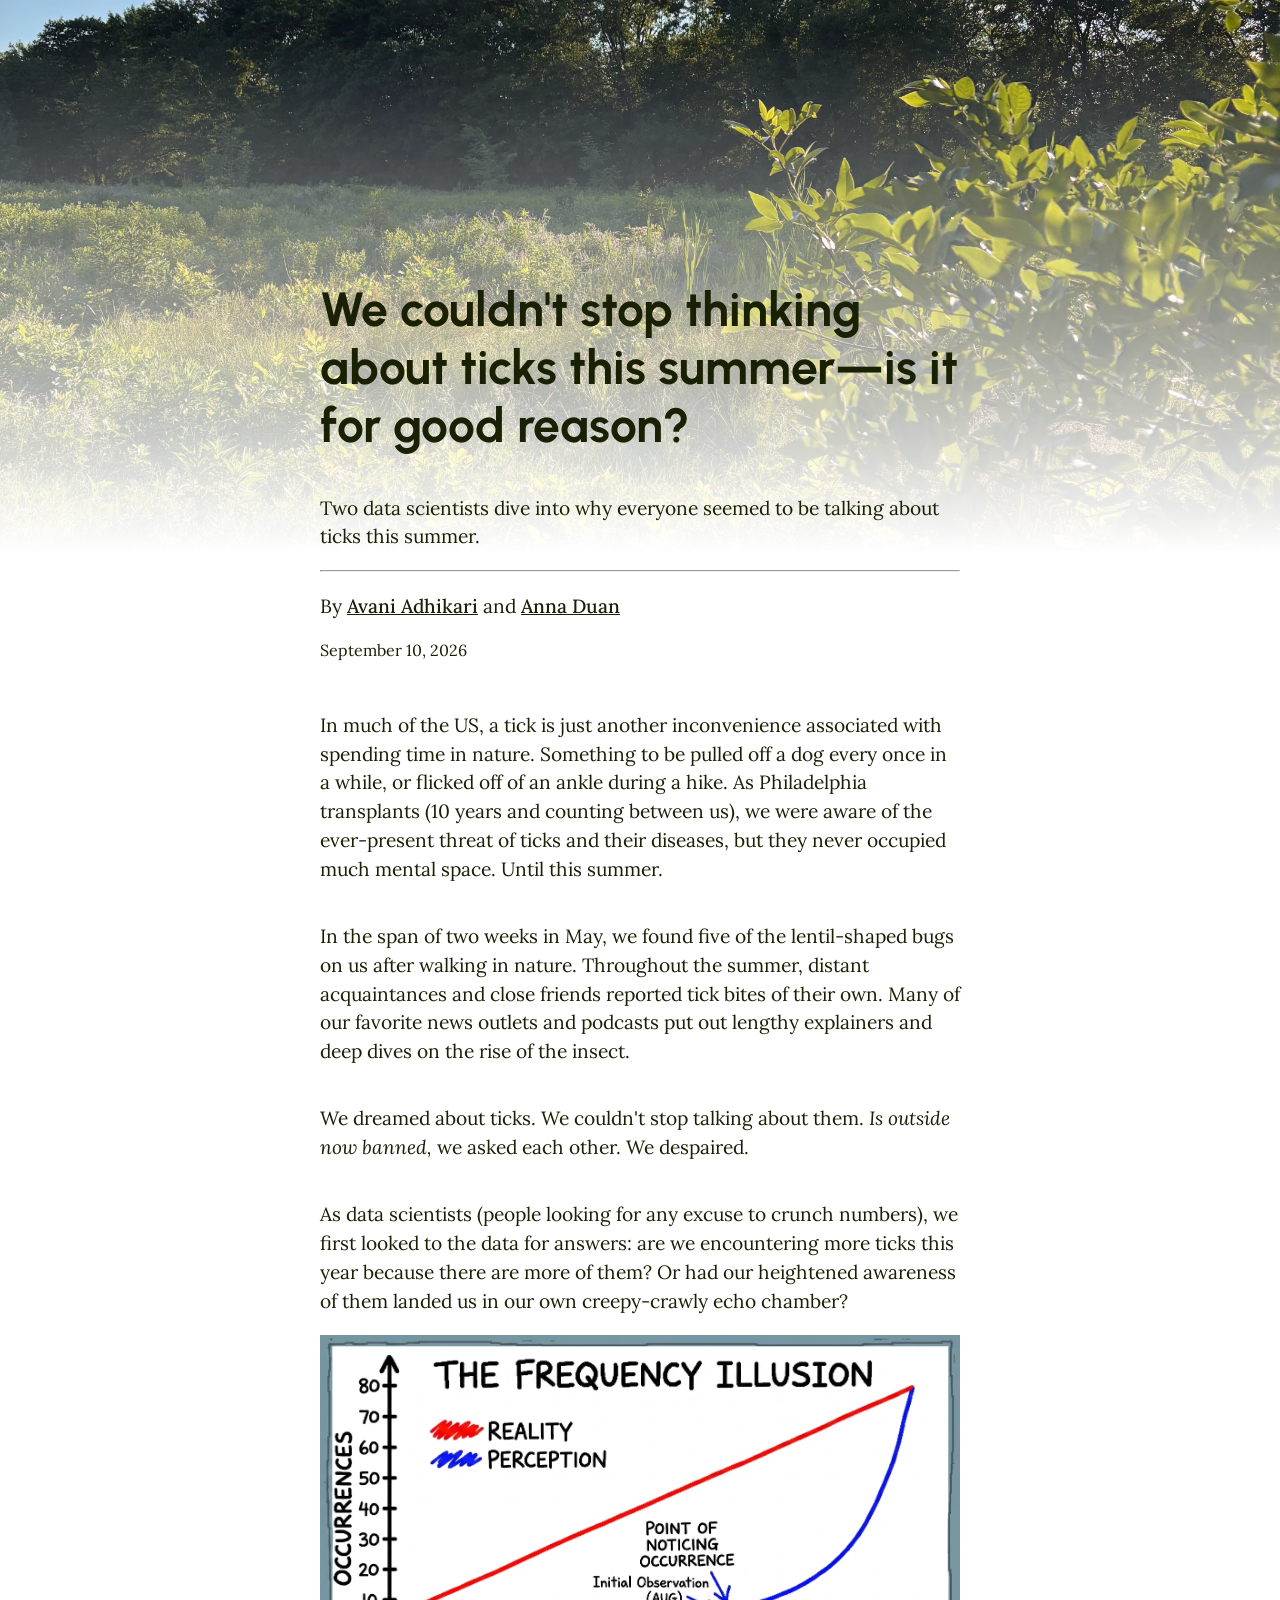
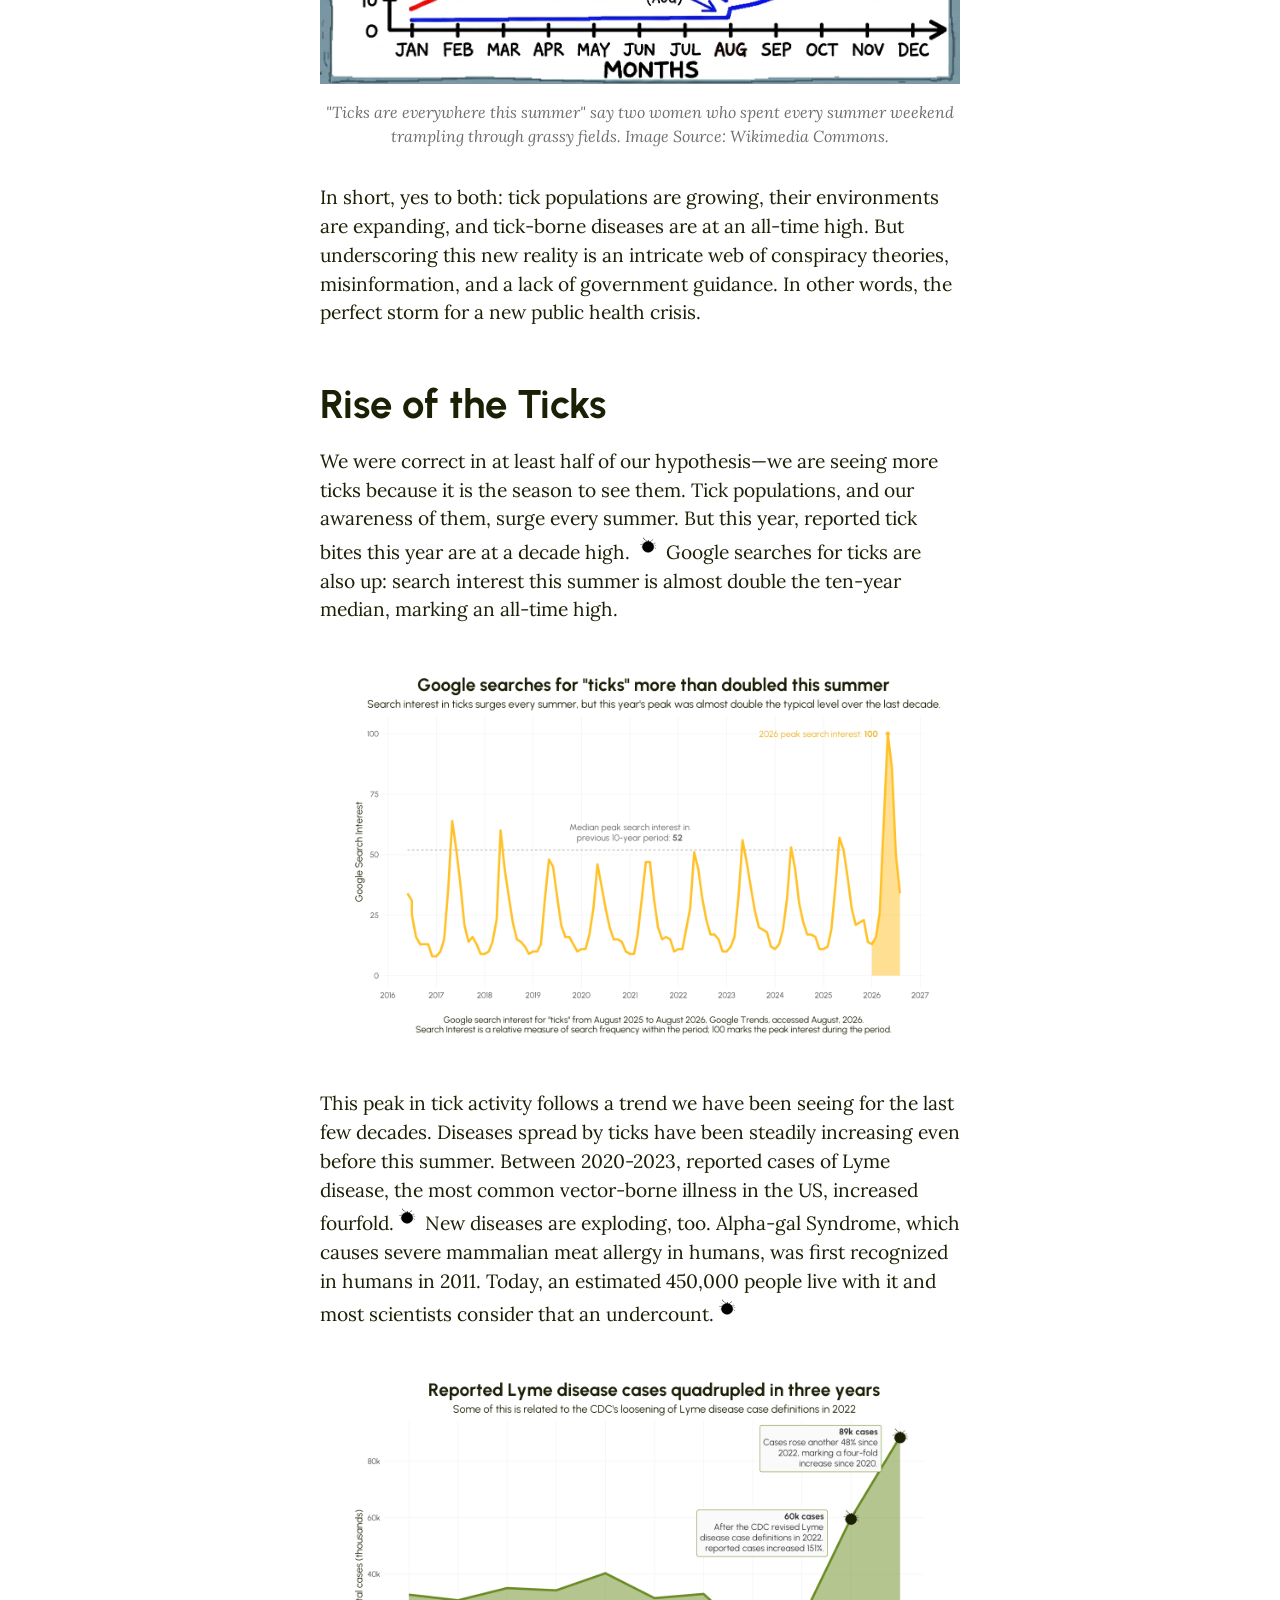
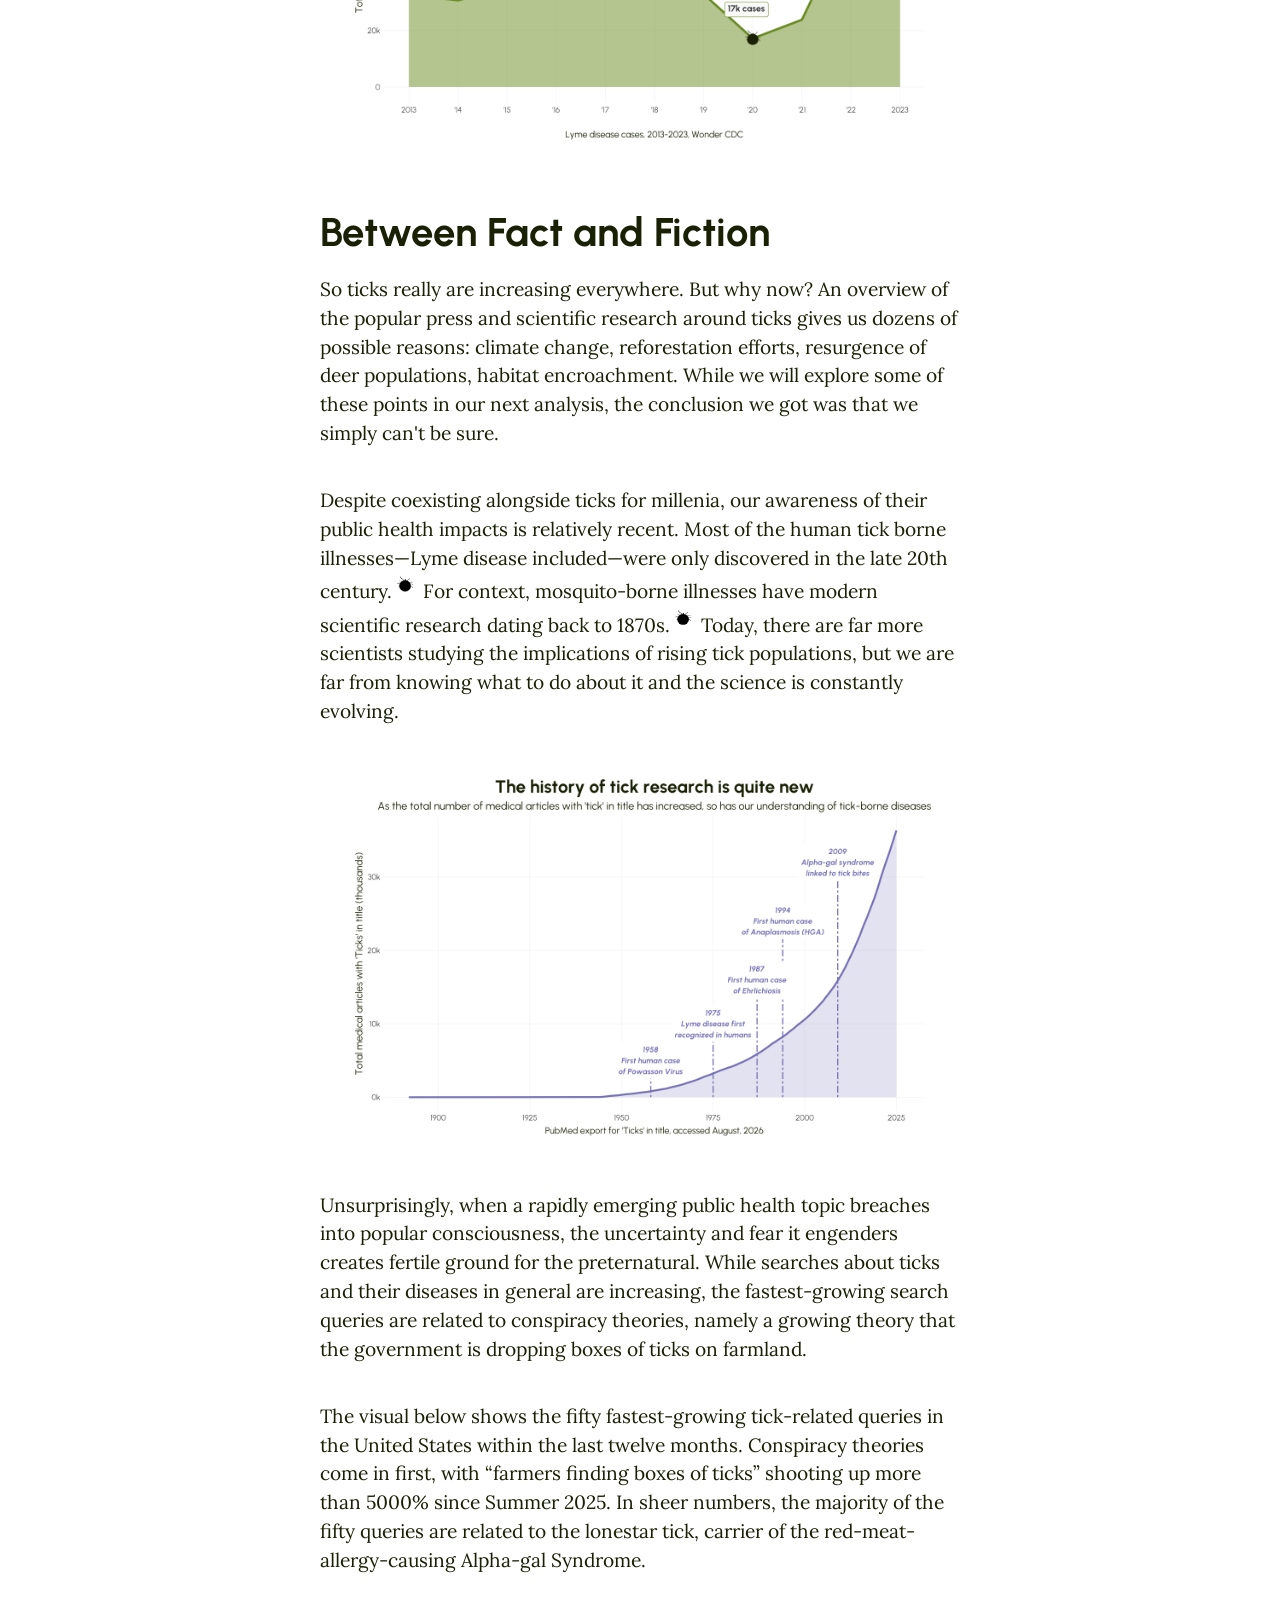
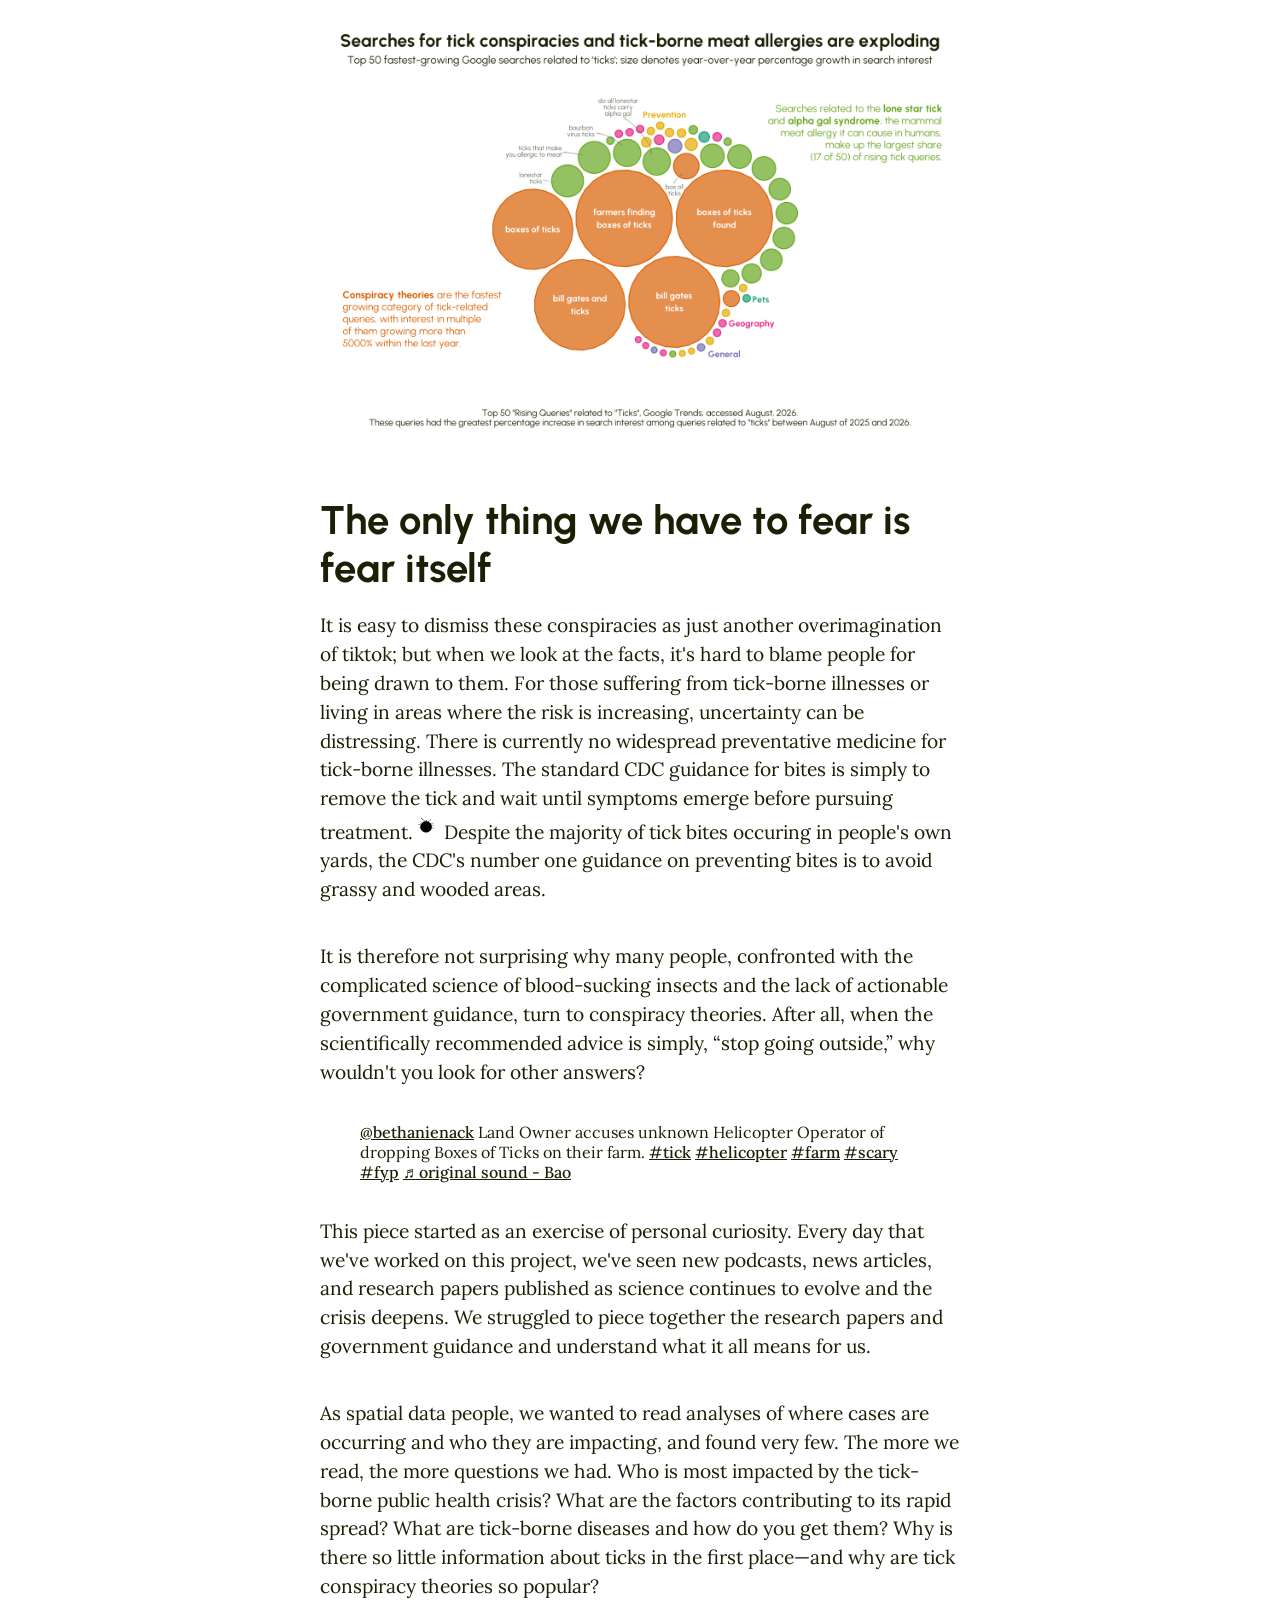
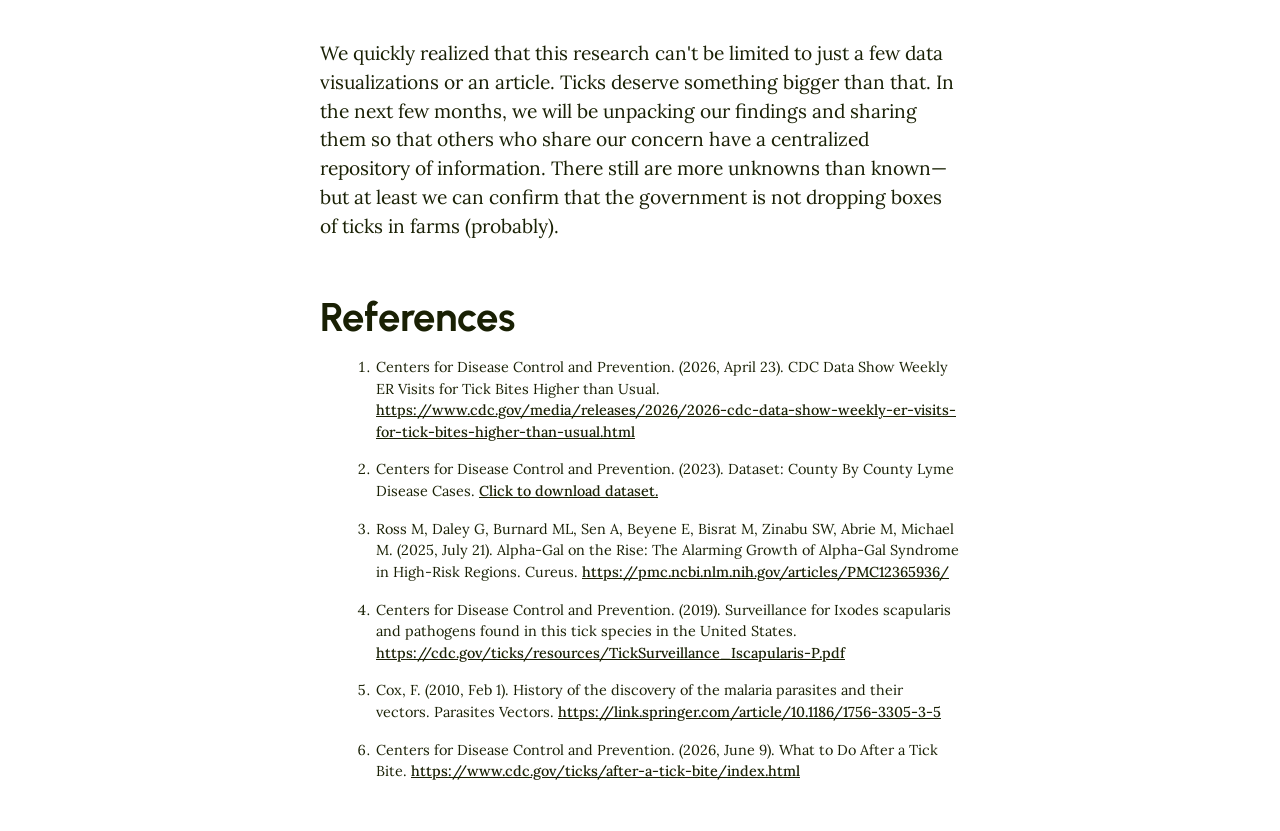
==== index.html @ 09cb1fb5 "Rename about.html to index.html" ====
<!DOCTYPE html>
<html lang="en">

<head>
  <meta charset="UTF-8">
  <meta name="viewport" content="width=device-width, initial-scale=1.0">
  <meta http-equiv="X-UA-Compatible" content="ie=edge">
  <title>Overthinking about ticks</title>
  <link rel="preconnect" href="https://fonts.googleapis.com">
  <link rel="preconnect" href="https://fonts.gstatic.com" crossorigin>
  <link rel="stylesheet"
    href="https://fonts.googleapis.com/css2?family=Lora:ital,wght@0,400..700;1,400..700&family=Montserrat:wght@400..700&family=Urbanist:wght@400..800&display=swap">
  <link rel="stylesheet" href="../static/css/style.css">
  <link rel="icon" href="../static/favicon.ico" type="image/x-icon">
</head>

<body>
  <main>
    <section class="hero">
      <!--  <img class="hero-img" src="/static/img/hero.jpeg" alt="Green Grass and blue sky"> -->
      <div class="text-box">
        <div class="header">
          <h1>We couldn't stop thinking about ticks this summer—is it for good reason?</h1>
          <p class="subtitle">Two data scientists dive into why everyone seemed to be talking about ticks this summer.
          </p>
          <hr>
        </div>
        <div class="byline">
          <p class="author-names">By <a href="https://www.linkedin.com/in/avani-adhikari103">Avani Adhikari</a> and <a
              href="https://www.linkedin.com/in/annaduan">Anna Duan</a></p>
          <span class="date">September 10, 2026</span>
        </div>
      </div>
    </section>
    <p>
      In much of the US, a tick is just another inconvenience associated with spending time in nature. Something to be
      pulled off a dog every once in a while, or flicked off of an ankle during a hike. As Philadelphia transplants (10
      years and counting between us), we were aware of the ever-present threat of ticks and their diseases, but they
      never occupied much mental space. Until this summer.
    </p>

    <p>
      In the span of two weeks in May, we found five of the lentil-shaped bugs on us after walking in nature. Throughout
      the summer, distant acquaintances and close friends reported tick bites of their own. Many of our favorite news
      outlets and podcasts put out lengthy explainers and deep dives on the rise of the insect.
    </p>
    <p>
      We dreamed about ticks. We couldn't stop talking about them. <em>Is outside now banned,</em> we asked each other.
      We despaired.
    </p>
    <p>
      As data scientists (people looking for any excuse to crunch numbers), we first looked to the data for answers: are
      we encountering more ticks this year because there are more of them? Or had our heightened awareness of them
      landed us in our own creepy-crawly echo chamber?
    </p>
    <img src="/static/img/frequency_illusion.png"
      alt="Was there something going on or was our awareness heightened due to our unfortunate encounters with ticks this summer?">
    <p class="caption"><em>"Ticks are everywhere this summer" say two women who spent every summer weekend trampling
        through grassy fields. Image Source: Wikimedia Commons.</em></p>
    <p>
      In short, yes to both: tick populations are growing, their environments are expanding, and tick-borne diseases are
      at an all-time high. But underscoring
      this new reality is an intricate web of conspiracy theories, misinformation, and a lack of government
      guidance. In other words, the perfect storm for a new public health crisis.
    </p>

    <h2>Rise of the Ticks</h2>
    <p>
      We were correct in at least half of our hypothesis—we are seeing more ticks because it is the season to see them.
      Tick populations, and our awareness of them, surge every summer. But this year, reported tick bites
      this year are at a decade high. <span class="cite"><a href="#note1"><img src="/static/img/tick.svg"
            alt="Tick SVG"></a><span class="tooltip">CDC. <em> CDC Data Show
            Weekly ER Visits for Tick Bites Higher than Usual.</em></span></span> Google searches for ticks are
      also up: search interest this summer is almost double the ten-year median, marking an all-time high.
    </p>
    <img src="/static/img/tick_searches.png" alt="Google search interest for ticks over the last 10 years">
    <p>This peak in tick activity follows a trend we have been seeing for the last few decades. Diseases spread by ticks
      have been steadily increasing even before this summer. Between 2020-2023, reported cases of Lyme disease, the most
      common vector-borne illness in the US, increased fourfold.<span class="cite"><a href="#note2"><img
            src="/static/img/tick.svg" alt="Tick SVG"></a><span class="tooltip">CDC.<em> County By County Lyme Disease
            Cases.</em></span></span> New diseases are exploding, too. Alpha-gal Syndrome,
      which causes severe mammalian meat allergy in humans, was first recognized in humans in 2011. Today, an estimated
      450,000 people live with it and most scientists consider that an undercount.<span class="cite"><a
          href="#note3"><img src="/static/img/tick.svg" alt="Tick SVG"></a><span class="tooltip">Ross et al.<em>
            Alpha-Gal on the Rise: The Alarming Growth of Alpha-Gal Syndrome in High-Risk Regions.</em></span></span>
    </p>
    <img src="/static/img/lyme_cases.png" alt="Reported cases of Lyme disease between 2013 and 2023">

    <h2>Between Fact and Fiction</h2>
    <p>
      So ticks really are increasing everywhere. But why now? An overview of the popular press and scientific research
      around ticks gives us dozens of possible reasons: climate change, reforestation efforts, resurgence of deer
      populations, habitat
      encroachment. While we will explore some of these points in our next analysis, the conclusion we got was that we
      simply can't be sure.
    </p>
    <p>
      Despite coexisting alongside ticks for millenia, our awareness of their public health impacts is relatively
      recent. Most of the human tick borne illnesses—Lyme disease included—were only discovered in the late 20th
      century.<span class="cite"><a href="#note4"><img src="/static/img/tick.svg" alt="Tick SVG"></a><span
          class="tooltip">CDC.<em> Surveillance for Ixodes scapularis and pathogens found in this tick species in the
            United States.</em></span></span> For context, mosquito-borne illnesses have modern scientific research
      dating back to 1870s.<span class="cite"><a href="#note5"><img src="/static/img/tick.svg" alt="Tick SVG"></a><span
          class="tooltip">Cox. <em>History of the discovery of the malaria parasites and their
            vectors</em></span></span> Today, there are
      far more scientists studying the implications of rising tick populations, but we are far from knowing what to do
      about it and the science is constantly evolving.
    </p>
    <img src="/static/img/tick_research_pubmed.png" alt="Pubmed articles about ticks">
    <p>
      Unsurprisingly, when a rapidly emerging public health topic breaches into popular consciousness, the uncertainty
      and fear it engenders creates fertile ground for the preternatural. While searches about ticks and their diseases
      in general are increasing, the fastest-growing search queries are related to conspiracy theories, namely a growing
      theory that the government is dropping boxes of ticks on farmland.
    </p>
    <p>
      The visual below shows the fifty fastest-growing tick-related queries in the United States within the last twelve
      months. Conspiracy theories come in first, with “farmers finding boxes of ticks” shooting up more than
      5000% since Summer 2025. In sheer numbers, the majority of the fifty queries are related to the lonestar tick,
      carrier of the red-meat-allergy-causing Alpha-gal Syndrome.
    </p>
    <img src="/static/img/tick_breakout_searches.png"
      alt="Google search interest for tick-related queries over the last 12 months">

    <h2>The only thing we have to fear is fear itself</h2>
    <p>
      It is easy to dismiss these conspiracies as just another overimagination of tiktok; but when we look at the facts,
      it's hard to blame people for being drawn to them. For those suffering from tick-borne illnesses or living in
      areas where the risk is increasing, uncertainty can be distressing. There is currently no widespread
      preventative medicine for tick-borne illnesses. The standard CDC guidance for bites is simply to remove the tick
      and wait until symptoms emerge before pursuing treatment.<span class="cite"><a href="#note6"><img
            src="/static/img/tick.svg" alt="Tick SVG"></a><span class="tooltip">CDC.<em> What to Do After a Tick
            Bite.</em></span></span>
      Despite the majority of tick bites occuring in people's own yards, the CDC's number one guidance on preventing
      bites is
      to avoid grassy and wooded areas.
    </p>
    <p>
      It is therefore not surprising why many people, confronted with the complicated science of blood-sucking insects
      and the lack of actionable government guidance, turn to conspiracy theories. After all, when the scientifically
      recommended advice is simply, “stop going outside,” why wouldn't you look for other answers?
    </p>
    <blockquote class="tiktok-embed" cite="https://www.tiktok.com/@bethanienack/video/7642237161525333279"
      data-video-id="7642237161525333279" style="max-width: 605px;min-width: 325px;">
      <section> <a target="_blank" title="@bethanienack"
          href="https://www.tiktok.com/@bethanienack?refer=embed">@bethanienack</a> Land Owner accuses unknown
        Helicopter Operator of dropping Boxes of Ticks on their farm. <a title="tick" target="_blank"
          href="https://www.tiktok.com/tag/tick?refer=embed">#tick</a> <a title="helicopter" target="_blank"
          href="https://www.tiktok.com/tag/helicopter?refer=embed">#helicopter</a> <a title="farm" target="_blank"
          href="https://www.tiktok.com/tag/farm?refer=embed">#farm</a> <a title="scary" target="_blank"
          href="https://www.tiktok.com/tag/scary?refer=embed">#scary</a> <a title="fyp" target="_blank"
          href="https://www.tiktok.com/tag/fyp?refer=embed">#fyp</a> <a target="_blank" title="♬ original sound - Bao"
          href="https://www.tiktok.com/music/original-sound-7642237364164676382?refer=embed">♬ original sound - Bao</a>
      </section>
    </blockquote>
    <script async src="https://www.tiktok.com/embed.js"></script>
    <p>
      This piece started as an exercise of personal curiosity. Every day that we've worked on this project, we've
      seen new podcasts, news articles, and research papers published as science continues to evolve and the crisis
      deepens. We struggled to piece together the research papers and government guidance and understand what it all
      means
      for us.
    </p>
    <p>
      As spatial data people, we wanted to read analyses of where cases are occurring and who they are impacting, and
      found very few. The more we read, the more questions we had. Who is most impacted by the tick-borne public health
      crisis? What are the factors contributing to its rapid spread? What are tick-borne diseases and how do you get
      them? Why is there so little information about ticks in the first place—and why are tick conspiracy theories so
      popular?
    </p>
    <p>
      We quickly realized that this research can't be limited to just a few data visualizations or an article. Ticks
      deserve something bigger than that. In the next few months, we will be unpacking our findings and sharing them so
      that others who share our concern have a centralized repository of information. There still are more unknowns than
      known—but at least we can confirm that the government is not dropping boxes of ticks in farms (probably).
    </p>
    <h2>References</h2>
    <ol>
      <li id="note1">Centers for Disease Control and Prevention. (2026, April 23). CDC Data Show Weekly ER Visits for
        Tick Bites Higher than Usual. <a
          href="https://www.cdc.gov/media/releases/2026/2026-cdc-data-show-weekly-er-visits-for-tick-bites-higher-than-usual.html"
          target="_blank">https://www.cdc.gov/media/releases/2026/2026-cdc-data-show-weekly-er-visits-for-tick-bites-higher-than-usual.html</a>
      </li>
      <li id="note2">Centers for Disease Control and Prevention. (2023). Dataset: County By County Lyme Disease Cases.
        <a href="https://www.cdc.gov/lyme/media/files/2025/02/LD_Case_Counts_by_County_2023_updated.csv"
          target="_blank">Click to download dataset.</a>
      </li>
      <li id="note3">Ross M, Daley G, Burnard ML, Sen A, Beyene E, Bisrat M, Zinabu SW, Abrie M, Michael M. (2025, July
        21). Alpha-Gal on the Rise: The Alarming Growth of Alpha-Gal Syndrome in High-Risk Regions. Cureus. <a
          href="https://pmc.ncbi.nlm.nih.gov/articles/PMC12365936/"
          target="_blank">https://pmc.ncbi.nlm.nih.gov/articles/PMC12365936/</a></li>
      <li id="note4">Centers for Disease Control and Prevention. (2019). Surveillance for Ixodes scapularis and
        pathogens found in this tick species in the United States. <a
          href="https://cdc.gov/ticks/resources/TickSurveillance_Iscapularis-P.pdf"
          target="_blank">https://cdc.gov/ticks/resources/TickSurveillance_Iscapularis-P.pdf</a></li>
      <li id="note5">Cox, F. (2010, Feb 1). History of the discovery of the malaria parasites and their vectors.
        Parasites Vectors. <a href="https://link.springer.com/article/10.1186/1756-3305-3-5"
          target="_blank">https://link.springer.com/article/10.1186/1756-3305-3-5</a></li>
      <li id="note6">Centers for Disease Control and Prevention. (2026, June 9). What to Do After a Tick Bite. <a
          href="https://www.cdc.gov/ticks/after-a-tick-bite/index.html"
          target="_blank">https://www.cdc.gov/ticks/after-a-tick-bite/index.html</a></li>
    </ol>
  </main>
  <script src="index.js"></script>
</body>

</html>
---- static/css/style.css ----
html {
    overscroll-behavior: none;
    overflow-x: hidden;
}


body {
    margin: 0;
    font-family: Lora, serif;
    color: rgb(25, 32, 4);
    background-color: white;
    display: flex;
    flex-direction: column;
    align-items: center;
    padding: 1rem;
}

main {
    width: 50dvw;
    display: flex;
    flex-direction: column;
}

img {
    display: block;
    width: 100%
}

a {
    color:rgb(25, 32, 4);
    font-weight: 500;
}

h1 {
    font-family: Urbanist, sans-serif;
    font-size: 3rem;
}

h2 {
    font-family: Urbanist, sans-serif;
    font-size: 2.5rem;
    margin-bottom: 0;
}

h3 {
    font-family: Urbanist, sans-serif;
}

p {
    font-size: 1.2rem;
    line-height: 1.5;
}

/*Hero*/
.hero {
  position: relative;
  padding-bottom: 2rem;
  padding-top: 15rem;
  width: 100vw;
  margin-left: 50%;
  margin-top: -1rem;
  transform: translateX(-50%);
}

.hero::before {
  content: "";
  position: absolute;
  inset: 0;
  z-index: -1;
  background-image: url("/static/img/hero.jpeg");
  background-size: cover;
  background-position: center;
  background-repeat: no-repeat;
  -webkit-mask-image: linear-gradient(to bottom, black 0%, black 25%, transparent 100%);
  mask-image: linear-gradient(to bottom, black 0%, black 5%, transparent 80%);
}

.text-box {
  max-width: 50dvw;
  margin: 0 auto;
  padding: 0 1rem;
  color: rgb(25, 32, 4);
}

.text-box a {
  color: rgb(25, 32, 4);
}


li {
  font-size: 0.9rem;
  margin: 0 0 1rem 1rem;
  overflow-wrap: break-word;
  line-height: 1.5;
}

:target {
    animation: target-fade 3s;
    background-color: #6e8d2a5b;
    padding: 0.5rem;
}

.cite {
    display: inline-block;
    color:rgb(182, 182, 182);
}

.cite a {
    text-decoration: none;
  }

.cite img {
    display: inline-block;
    width: 1.6rem;
    height: 1.6rem;
  }

.cite .tooltip {
    visibility: hidden;
    position: absolute;
    right: 0.7rem; 
    width: 300px;
    font-size: 1.2rem;
    transform: translate(0,-43%);
    padding-right: 4rem;
}

  .cite:hover .tooltip {
    visibility: visible;
    opacity: 1;
  }


  .caption {
    font-size: 1rem;
    text-align: center;
    margin-top: 1rem;
    color: rgb(111, 111, 111);
  }

/* Median queries */
  @media (max-width: 900px) {
    main {
      width: 100%;
      display: flex;
      flex-direction: column;
  }

    .cite .tooltip {
        display: none;
    }
}
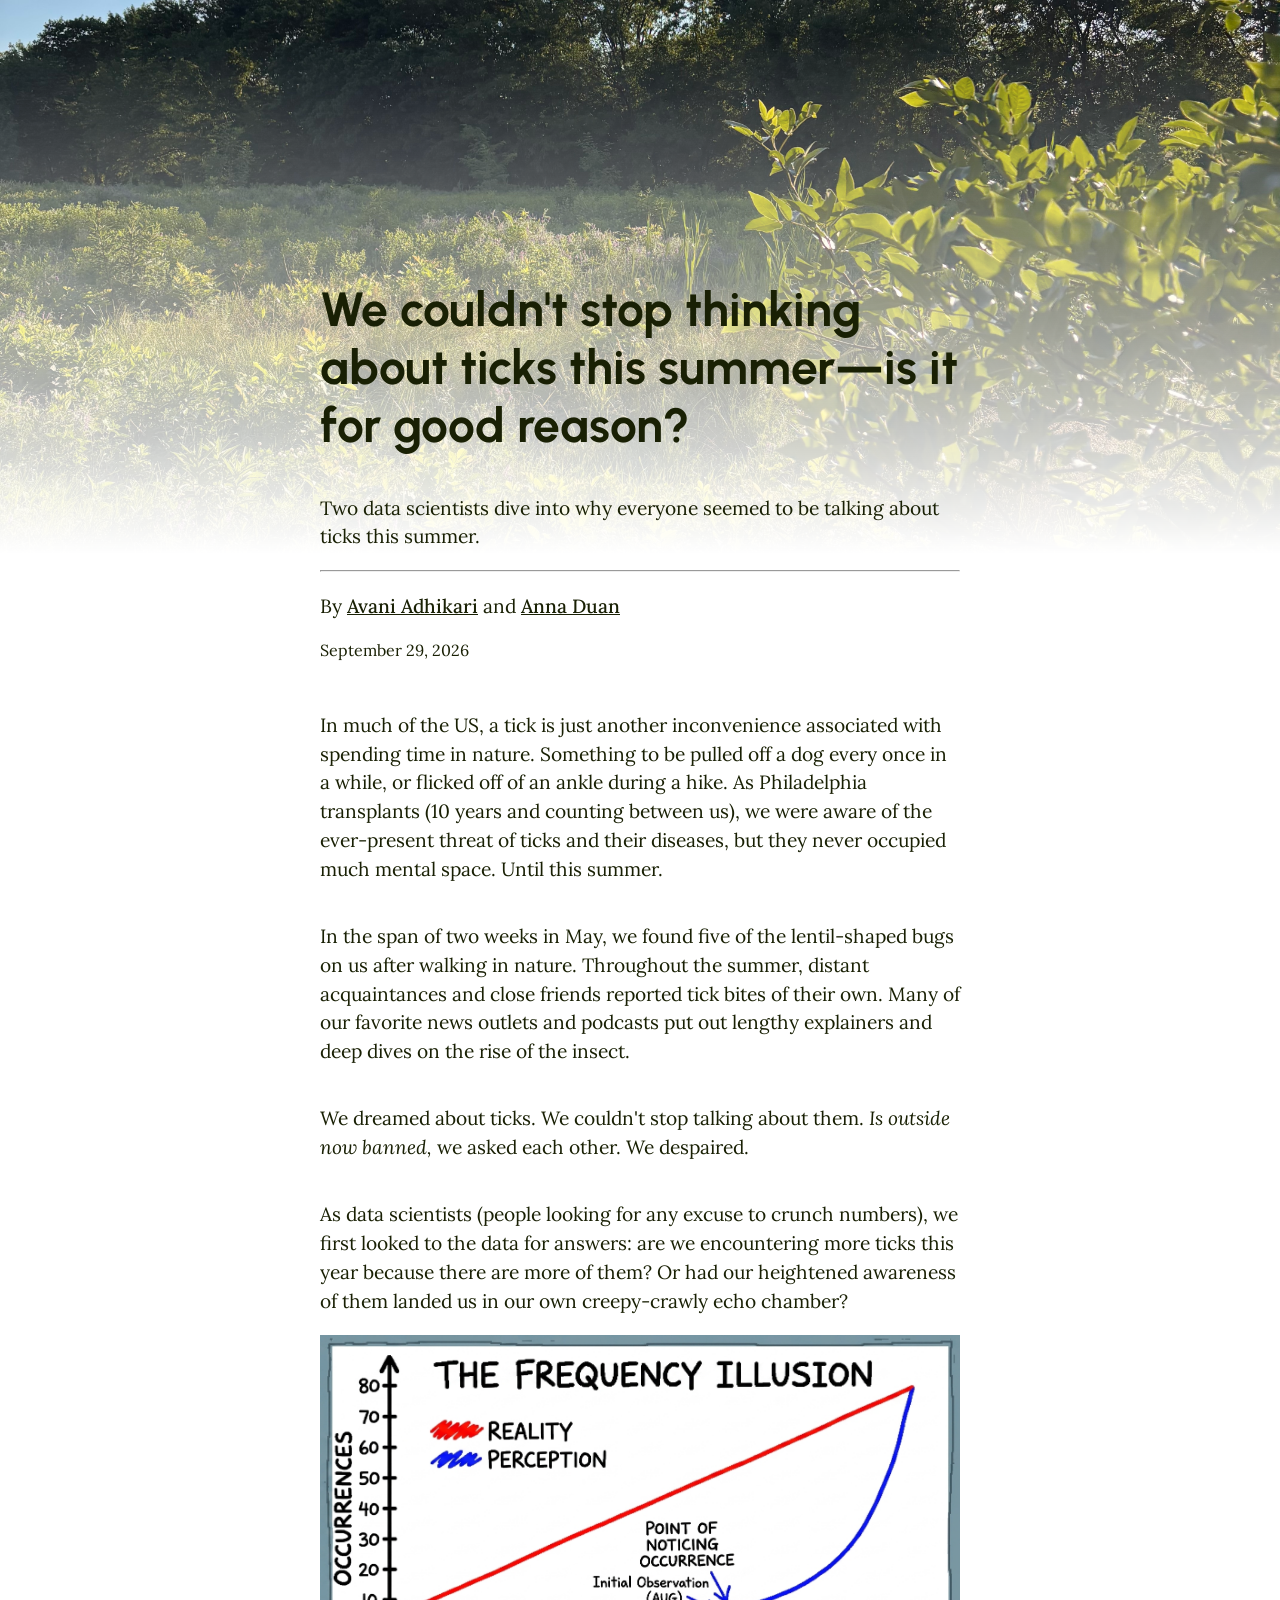
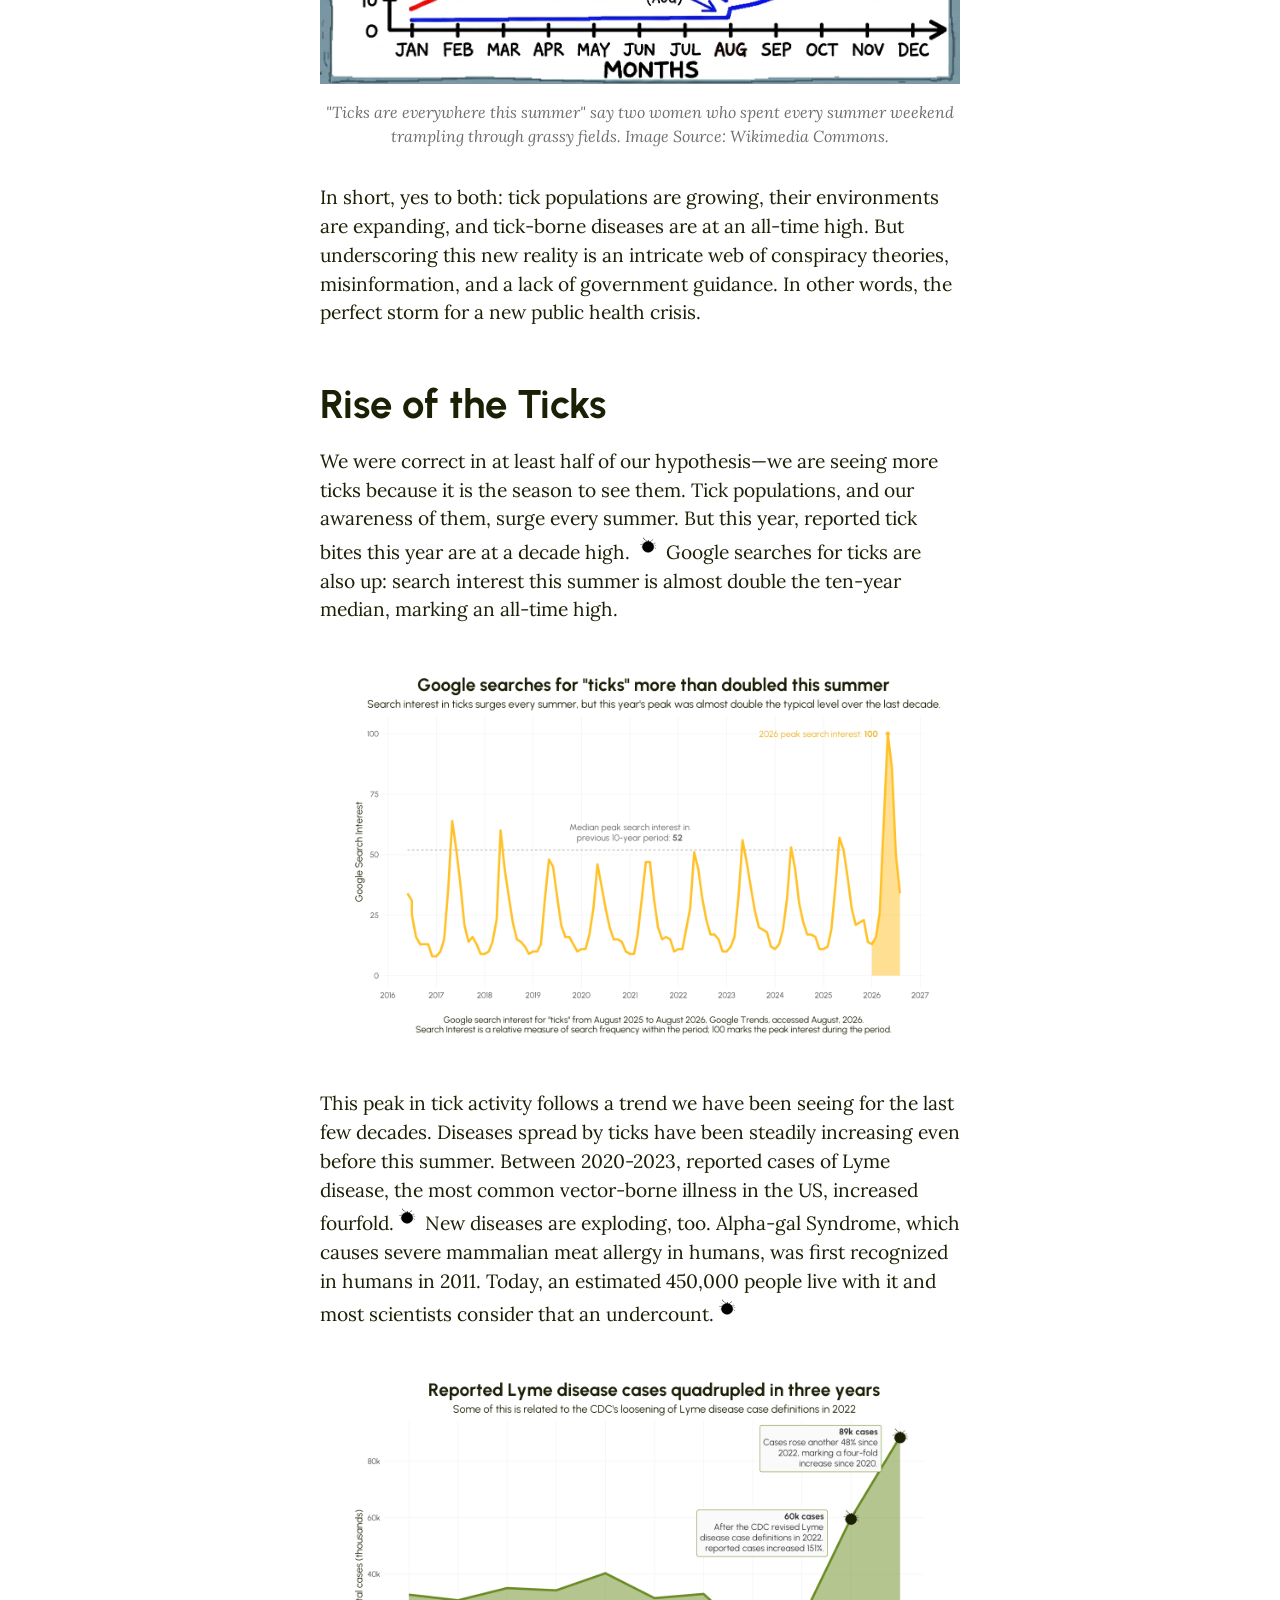
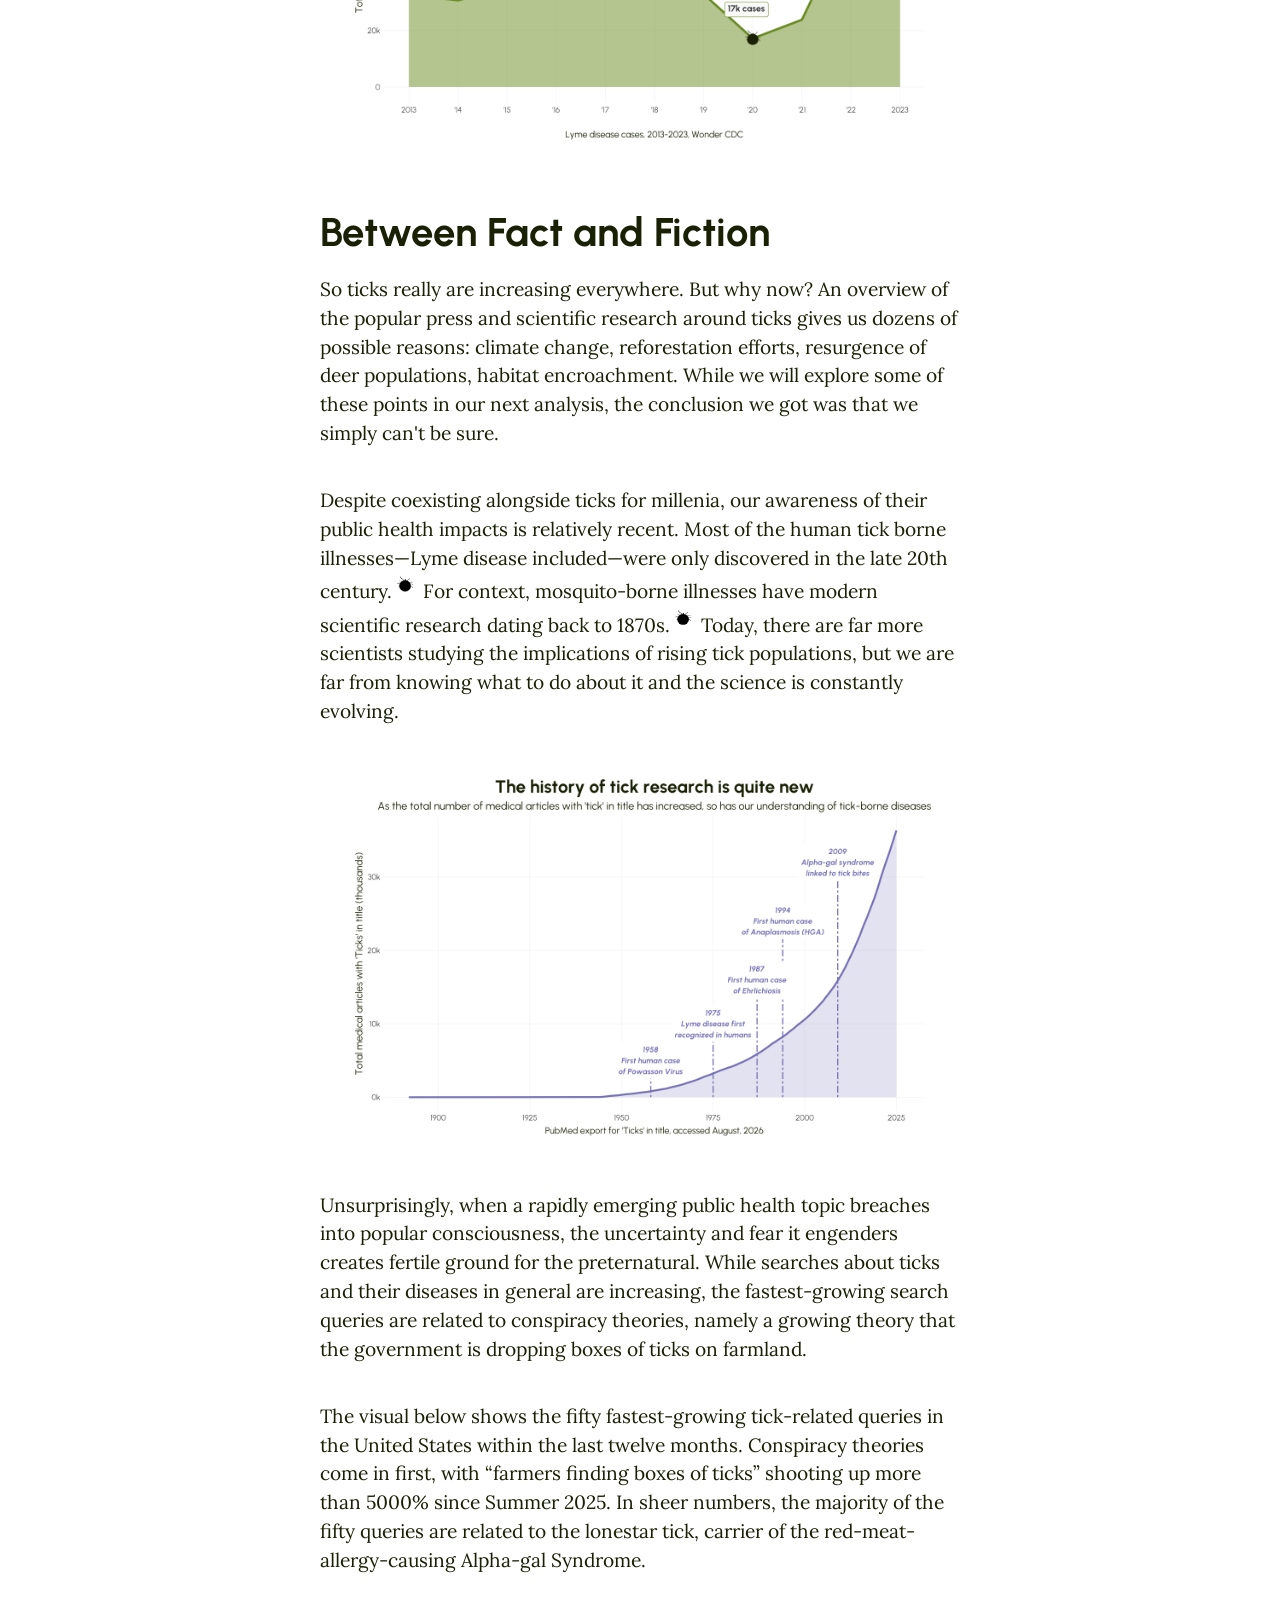
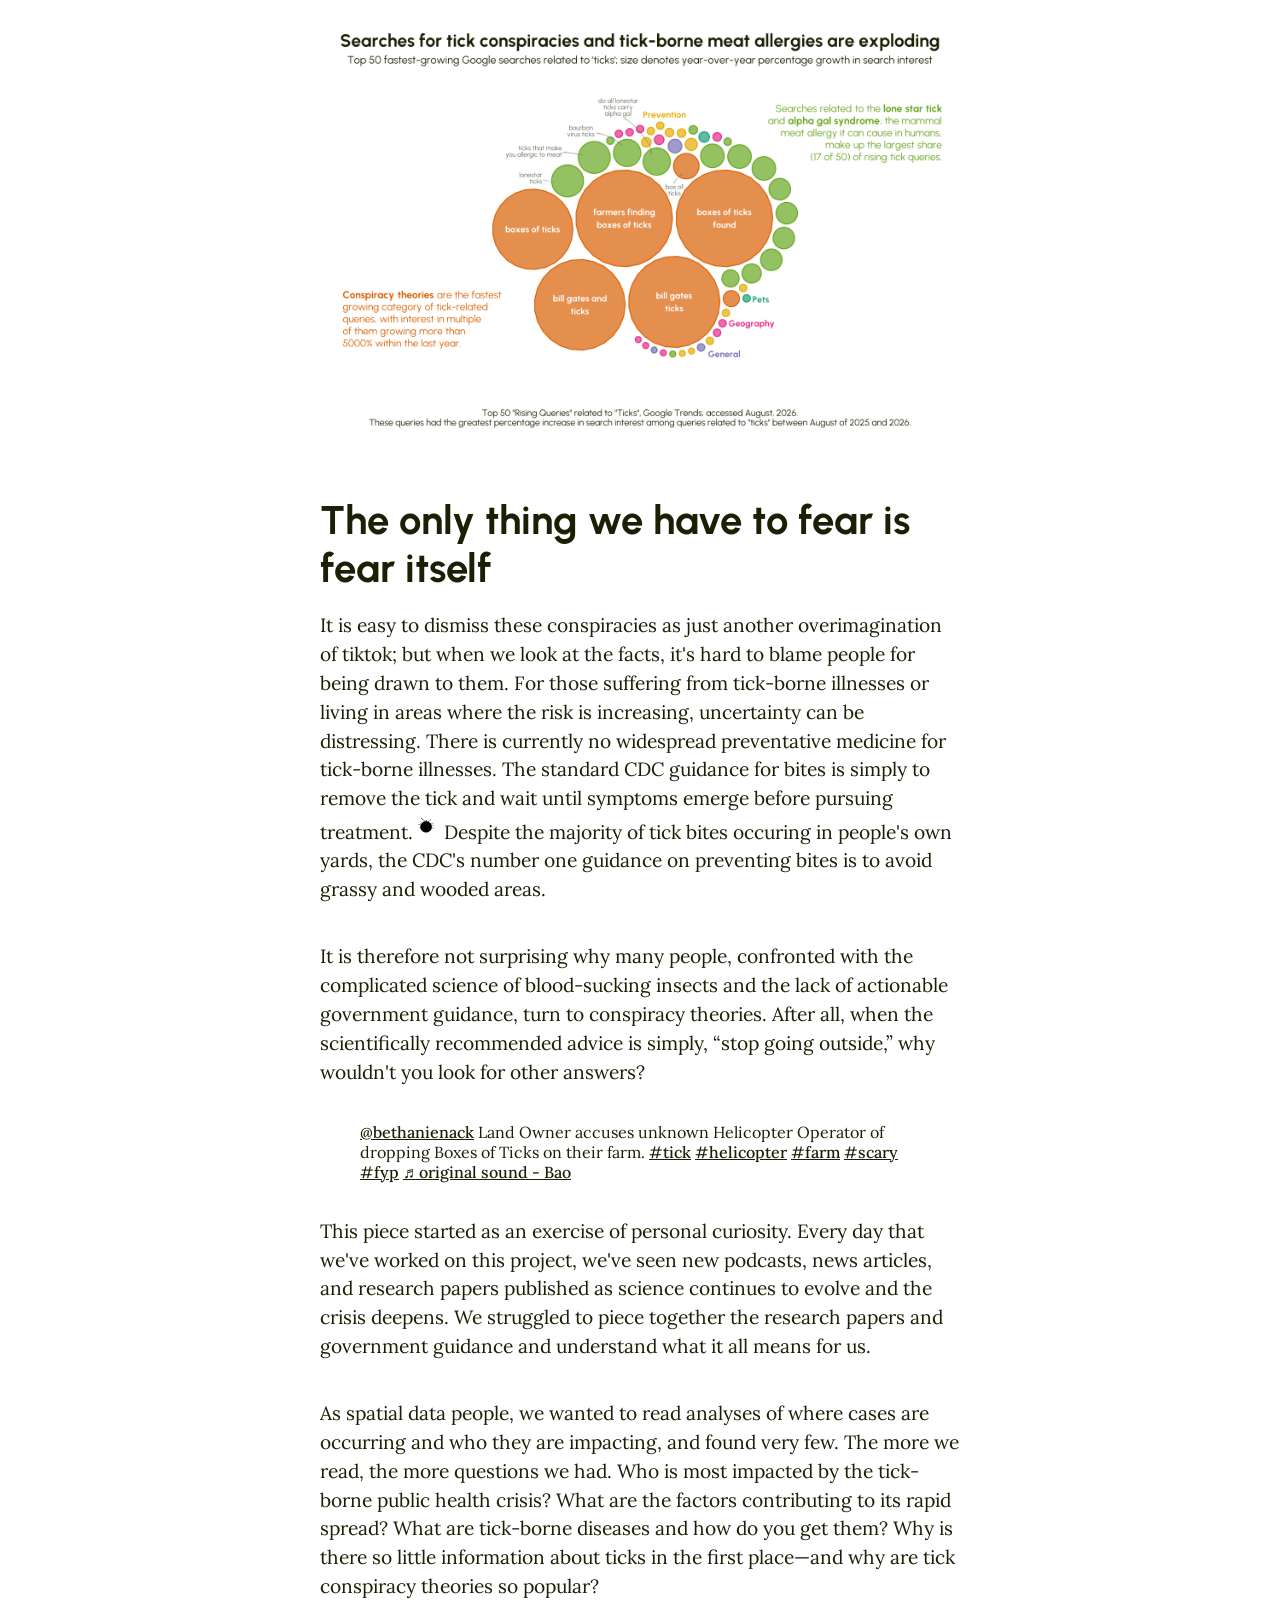
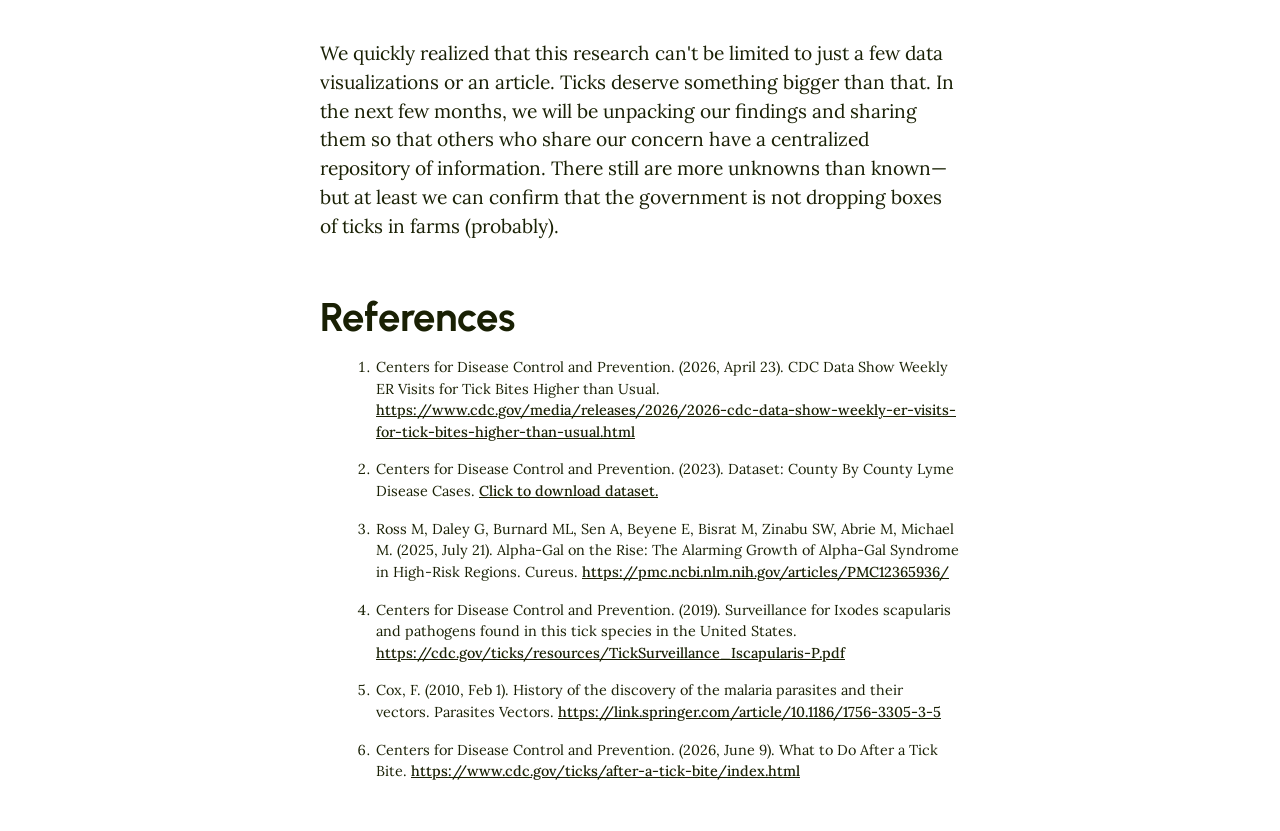
==== commit 70e85ac1: "Pub date edit" ====
--- a/index.html
+++ b/index.html
@@ -2,6 +2,16 @@
 <html lang="en">
 
 <head>
+  <!-- Open Graph -->
+   <meta property="og:type" content="article">
+   <meta property="og:title" content="We couldn't stop thinking about ticks this summer—is it for good reason?">
+   <meta property="og:description" content="Two data scientists dive into why everyone seemed to be talking about ticks this summer.">
+  <meta property="og:url" content="https://ticks.science">
+   <meta property="og:image" content="https://ticks.science/static/img/og-image.png">
+   <meta property="og:image:alt" content="Chart of tick-related searches over time">
+   
+   <meta name="description" content="Two data scientists dive into why everyone seemed to be talking about ticks this summer.">
+
   <meta charset="UTF-8">
   <meta name="viewport" content="width=device-width, initial-scale=1.0">
   <meta http-equiv="X-UA-Compatible" content="ie=edge">
@@ -28,7 +38,7 @@
         <div class="byline">
           <p class="author-names">By <a href="https://www.linkedin.com/in/avani-adhikari103">Avani Adhikari</a> and <a
               href="https://www.linkedin.com/in/annaduan">Anna Duan</a></p>
-          <span class="date">September 10, 2026</span>
+          <span class="date">September 29, 2026</span>
         </div>
       </div>
     </section>
--- a/static/css/style.css
+++ b/static/css/style.css
@@ -118,10 +118,10 @@
 .cite .tooltip {
     visibility: hidden;
     position: absolute;
-    right: 0.7rem; 
+    right: 1.2rem; 
     width: 300px;
     font-size: 1.2rem;
-    transform: translate(0,-43%);
+    transform: translate(15%,-43%);
     padding-right: 4rem;
 }
 
